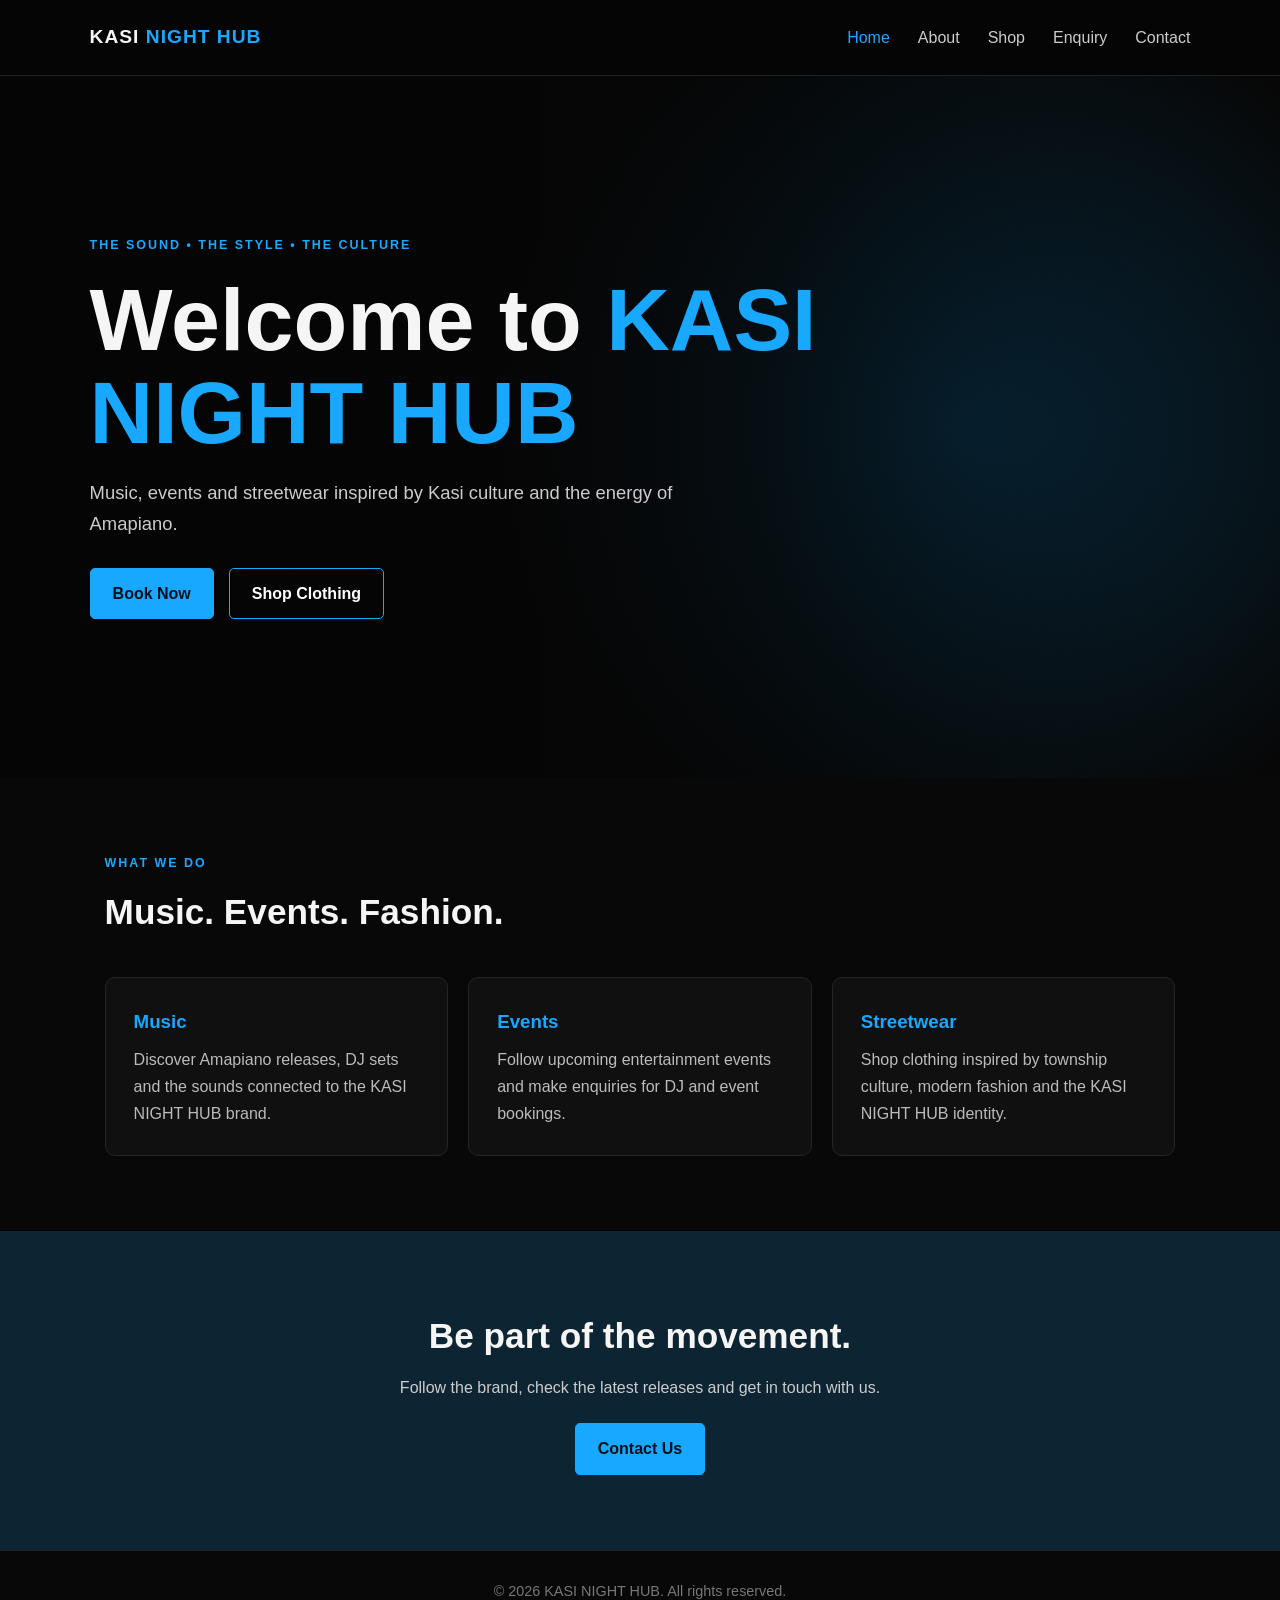
==== index.html @ 434a83e0 "KASI NIGHT HUB website" ====
<!DOCTYPE html>
<html lang="en">
<head>
  <meta charset="UTF-8">
  <meta name="viewport" content="width=device-width, initial-scale=1.0">
  <title>KASI NIGHT HUB | Home</title>
  <link rel="stylesheet" href="css/style.css">
</head>
<body>
<header>
  <nav class="navbar">
    <a class="logo" href="index.html">KASI <span>NIGHT HUB</span></a>
    <button class="menu-toggle" aria-label="Open menu">☰</button>
    <ul class="nav-links">
      <li><a class="active" href="index.html">Home</a></li>
      <li><a href="about.html">About</a></li>
      <li><a href="shop.html">Shop</a></li>
      <li><a href="enquiry.html">Enquiry</a></li>
      <li><a href="contact.html">Contact</a></li>
    </ul>
  </nav>
</header>

<main>
  <section class="hero">
    <div class="hero-content">
      <p class="eyebrow">THE SOUND • THE STYLE • THE CULTURE</p>
      <h1>Welcome to <span>KASI NIGHT HUB</span></h1>
      <p>Music, events and streetwear inspired by Kasi culture and the energy of Amapiano.</p>
      <div class="buttons">
        <a class="btn" href="enquiry.html">Book Now</a>
        <a class="btn btn-outline" href="shop.html">Shop Clothing</a>
      </div>
    </div>
  </section>

  <section class="section">
    <div class="section-heading">
      <p class="eyebrow">WHAT WE DO</p>
      <h2>Music. Events. Fashion.</h2>
    </div>
    <div class="cards">
      <article class="card"><h3>Music</h3><p>Discover Amapiano releases, DJ sets and the sounds connected to the KASI NIGHT HUB brand.</p></article>
      <article class="card"><h3>Events</h3><p>Follow upcoming entertainment events and make enquiries for DJ and event bookings.</p></article>
      <article class="card"><h3>Streetwear</h3><p>Shop clothing inspired by township culture, modern fashion and the KASI NIGHT HUB identity.</p></article>
    </div>
  </section>

  <section class="cta">
    <h2>Be part of the movement.</h2>
    <p>Follow the brand, check the latest releases and get in touch with us.</p>
    <a class="btn" href="contact.html">Contact Us</a>
  </section>
</main>

<footer><p>&copy; 2026 KASI NIGHT HUB. All rights reserved.</p></footer>
<script src="js/script.js"></script>
</body>
</html>
---- css/style.css ----
*{box-sizing:border-box;margin:0;padding:0}html{scroll-behavior:smooth}body{font-family:"Open Sans",Arial,sans-serif;background:#080808;color:#f5f5f5;line-height:1.7}a{text-decoration:none;color:inherit}.navbar{min-height:76px;padding:0 7%;display:flex;align-items:center;justify-content:space-between;background:#050505;border-bottom:1px solid #222;position:sticky;top:0;z-index:10}.logo{font-weight:900;letter-spacing:1px;font-size:1.2rem}.logo span{color:#18a8ff}.nav-links{display:flex;list-style:none;gap:28px}.nav-links a{color:#ccc}.nav-links a:hover,.nav-links .active{color:#18a8ff}.menu-toggle{display:none;background:none;border:0;color:#fff;font-size:1.8rem}.hero{min-height:78vh;display:flex;align-items:center;padding:70px 7%;background:linear-gradient(90deg,#050505 20%,rgba(5,5,5,.7),rgba(5,5,5,.25)),radial-gradient(circle at 75% 50%,#073a58 0,#080808 45%)}.hero-content{max-width:750px}.eyebrow{color:#18a8ff;font-weight:800;letter-spacing:2px;font-size:.78rem}.hero h1{font-size:clamp(2.5rem,7vw,5.5rem);line-height:1.05;margin:18px 0}.hero h1 span{color:#18a8ff}.hero p:not(.eyebrow){font-size:1.15rem;color:#ccc;max-width:650px}.buttons{display:flex;gap:15px;margin-top:28px}.btn{display:inline-block;border:1px solid #18a8ff;background:#18a8ff;color:#00101a;padding:11px 22px;border-radius:5px;font-weight:800;cursor:pointer}.btn:hover{transform:translateY(-2px);box-shadow:0 8px 25px rgba(24,168,255,.2)}.btn-outline{background:transparent;color:#fff}.small{padding:7px 13px;font-size:.85rem;margin-top:12px}.section{padding:75px 7%;max-width:1250px;margin:auto}.section-heading{margin-bottom:35px}.section h2{font-size:2.2rem;margin-top:8px}.cards{display:grid;grid-template-columns:repeat(3,1fr);gap:20px}.card,.info-box,.form-card,.product{background:#101010;border:1px solid #242424;border-radius:10px;padding:28px}.card h3,.product h3{color:#18a8ff;margin-bottom:8px}.card p,.product p,.info-box p{color:#bbb}.cta{text-align:center;padding:75px 7%;background:#0d2533}.cta h2{font-size:2.2rem;margin-bottom:8px}.cta p{color:#ccc;margin-bottom:22px}.page-banner{text-align:center;padding:80px 7%;background:linear-gradient(120deg,#06121a,#071e2c,#080808)}.page-banner h1{font-size:3rem;margin:8px 0}.page-banner p:not(.eyebrow){color:#ccc}.two-column{display:grid;grid-template-columns:1fr 1fr;gap:45px}.two-column h2{margin:8px 0 18px}.info-box h3{color:#18a8ff;margin-bottom:5px;margin-top:15px}.info-box h3:first-child{margin-top:0}.contact-details{padding:20px 0}.detail{padding:16px 0;border-bottom:1px solid #252525;display:flex;flex-direction:column}.detail strong{color:#18a8ff}.form-card{display:flex;flex-direction:column;gap:9px}.form-card label{font-weight:700;margin-top:6px}.form-card input,.form-card textarea,.form-card select{width:100%;padding:12px;background:#080808;border:1px solid #333;border-radius:5px;color:#fff;font:inherit}.form-card input:focus,.form-card textarea:focus,.form-card select:focus{outline:1px solid #18a8ff;border-color:#18a8ff}.form-card.wide{max-width:950px;margin:auto}.form-grid{display:grid;grid-template-columns:1fr 1fr;gap:20px}.form-grid>div{display:flex;flex-direction:column}.form-message{color:#18a8ff;font-weight:700}.products{display:grid;grid-template-columns:repeat(3,1fr);gap:22px}.product-image{height:230px;border-radius:7px;background:linear-gradient(135deg,#111,#06273a);display:flex;align-items:center;justify-content:center;text-align:center;font-size:2rem;font-weight:900;letter-spacing:2px;color:#18a8ff;margin-bottom:20px}.product strong{display:block;font-size:1.2rem;margin-top:12px}footer{text-align:center;padding:28px 7%;border-top:1px solid #222;color:#777;font-size:.9rem}@media(max-width:800px){.menu-toggle{display:block}.nav-links{display:none;position:absolute;top:76px;left:0;right:0;background:#050505;flex-direction:column;padding:20px 7%;gap:15px}.nav-links.show{display:flex}.cards,.products,.two-column{grid-template-columns:1fr}.form-grid{grid-template-columns:1fr}.hero{min-height:70vh}.page-banner h1{font-size:2.3rem}.buttons{flex-wrap:wrap}}
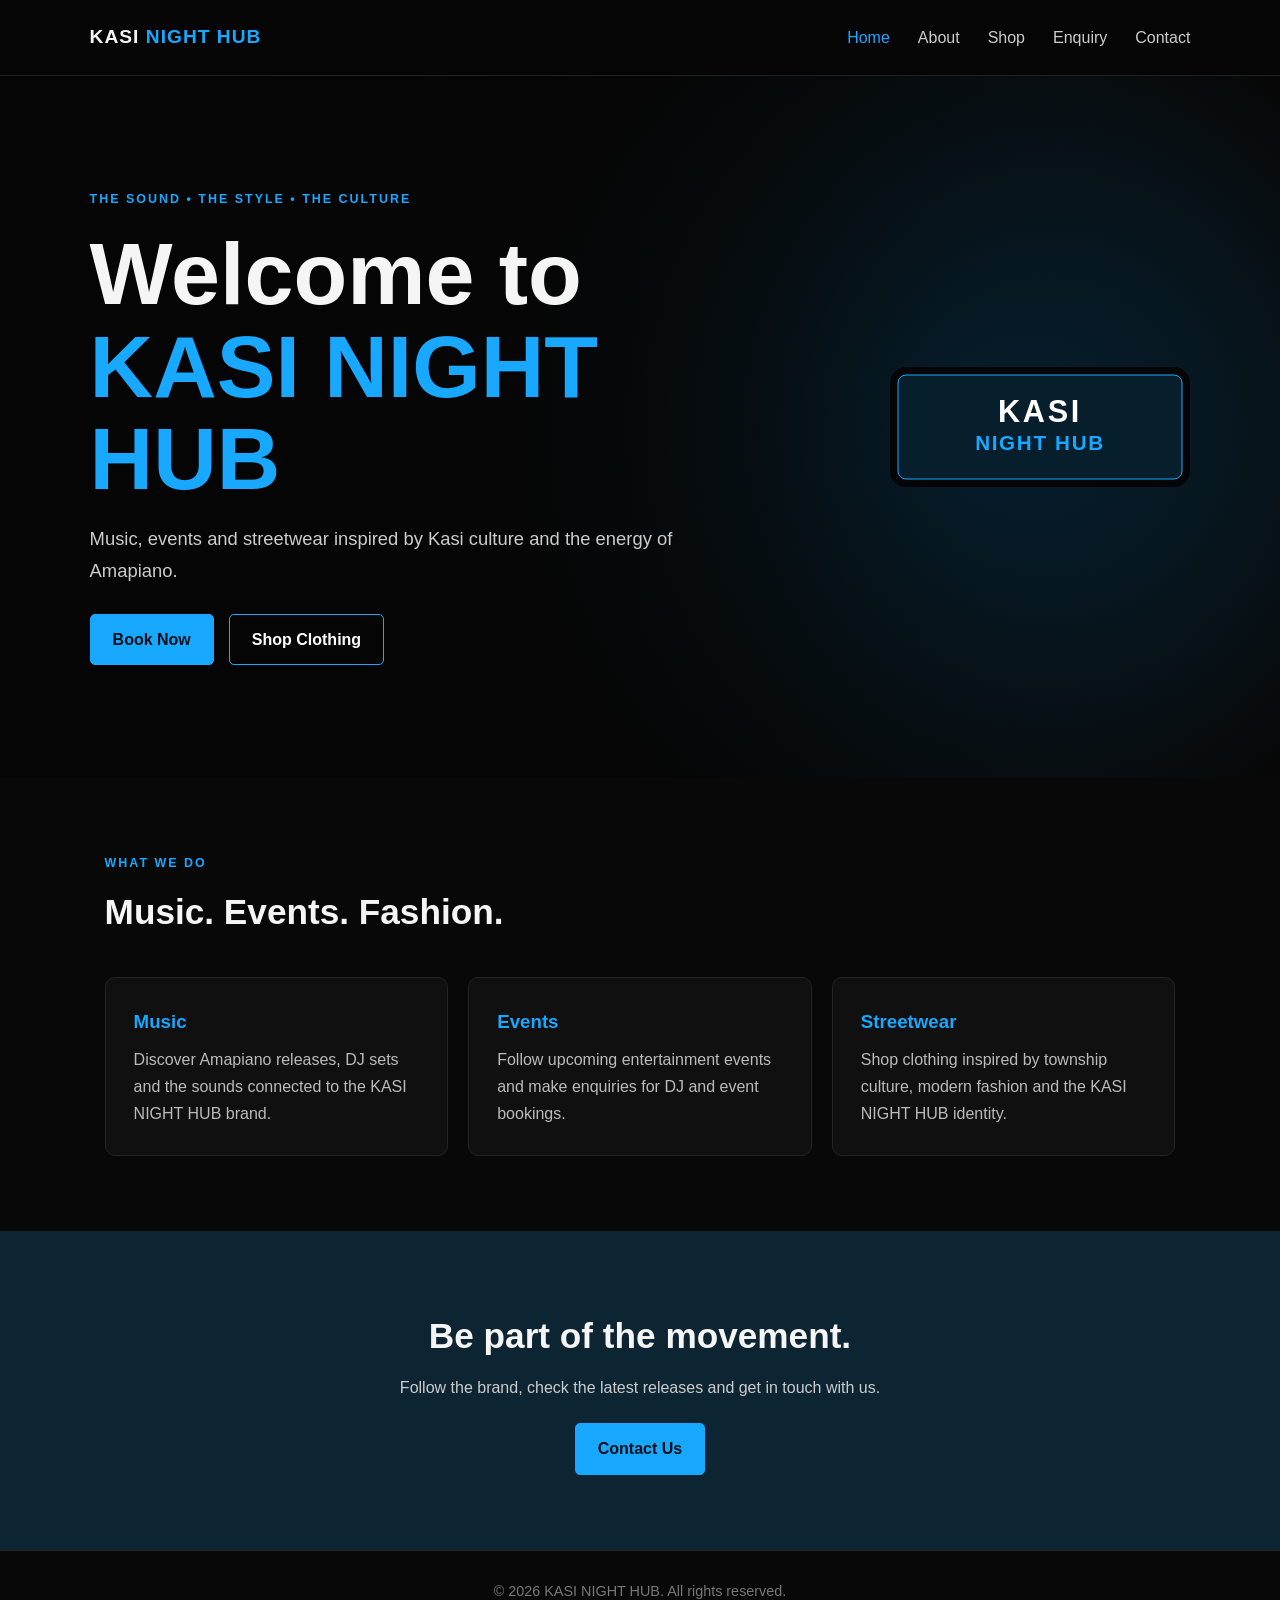
==== commit e81ad80c: "Update home page links and CSS path" ====
--- a/index.html
+++ b/index.html
@@ -4,56 +4,42 @@
   <meta charset="UTF-8">
   <meta name="viewport" content="width=device-width, initial-scale=1.0">
   <title>KASI NIGHT HUB | Home</title>
-  <link rel="stylesheet" href="css/style.css">
+  <link rel="stylesheet" href="assets/css/styles.css">
 </head>
 <body>
 <header>
   <nav class="navbar">
     <a class="logo" href="index.html">KASI <span>NIGHT HUB</span></a>
-    <button class="menu-toggle" aria-label="Open menu">☰</button>
+    
     <ul class="nav-links">
-      <li><a class="active" href="index.html">Home</a></li>
-      <li><a href="about.html">About</a></li>
-      <li><a href="shop.html">Shop</a></li>
-      <li><a href="enquiry.html">Enquiry</a></li>
-      <li><a href="contact.html">Contact</a></li>
+      <li><a class="active" href="index.html">Home</a></li><li><a href="pages/about.html">About</a></li><li><a href="pages/shop.html">Shop</a></li><li><a href="pages/enquiry.html">Enquiry</a></li><li><a href="pages/contact.html">Contact</a></li>
     </ul>
   </nav>
 </header>
-
 <main>
   <section class="hero">
     <div class="hero-content">
       <p class="eyebrow">THE SOUND • THE STYLE • THE CULTURE</p>
       <h1>Welcome to <span>KASI NIGHT HUB</span></h1>
       <p>Music, events and streetwear inspired by Kasi culture and the energy of Amapiano.</p>
-      <div class="buttons">
-        <a class="btn" href="enquiry.html">Book Now</a>
-        <a class="btn btn-outline" href="shop.html">Shop Clothing</a>
-      </div>
+      <div class="buttons"><a class="btn" href="pages/enquiry.html">Book Now</a><a class="btn btn-outline" href="pages/shop.html">Shop Clothing</a></div>
     </div>
+    <picture class="hero-art">
+      <source media="(max-width: 800px)" srcset="assets/kasi-mark-mobile.svg">
+      <img src="assets/kasi-mark-wide.svg" alt="KASI NIGHT HUB brand artwork">
+    </picture>
   </section>
-
   <section class="section">
-    <div class="section-heading">
-      <p class="eyebrow">WHAT WE DO</p>
-      <h2>Music. Events. Fashion.</h2>
-    </div>
+    <div class="section-heading"><p class="eyebrow">WHAT WE DO</p><h2>Music. Events. Fashion.</h2></div>
     <div class="cards">
       <article class="card"><h3>Music</h3><p>Discover Amapiano releases, DJ sets and the sounds connected to the KASI NIGHT HUB brand.</p></article>
       <article class="card"><h3>Events</h3><p>Follow upcoming entertainment events and make enquiries for DJ and event bookings.</p></article>
       <article class="card"><h3>Streetwear</h3><p>Shop clothing inspired by township culture, modern fashion and the KASI NIGHT HUB identity.</p></article>
     </div>
   </section>
+  <section class="cta"><h2>Be part of the movement.</h2><p>Follow the brand, check the latest releases and get in touch with us.</p><a class="btn" href="pages/contact.html">Contact Us</a></section>
+</main>
+<footer><p>&copy; 2026 KASI NIGHT HUB. All rights reserved.</p></footer>
 
-  <section class="cta">
-    <h2>Be part of the movement.</h2>
-    <p>Follow the brand, check the latest releases and get in touch with us.</p>
-    <a class="btn" href="contact.html">Contact Us</a>
-  </section>
-</main>
-
-<footer><p>&copy; 2026 KASI NIGHT HUB. All rights reserved.</p></footer>
-<script src="js/script.js"></script>
 </body>
-</html>
+</html>
--- a/assets/css/styles.css
+++ b/assets/css/styles.css
@@ -0,0 +1 @@
+*{box-sizing:border-box;margin:0;padding:0}html{scroll-behavior:smooth}body{font-family:"Open Sans",Arial,sans-serif;background:#080808;color:#f5f5f5;line-height:1.7}a{text-decoration:none;color:inherit}.navbar{min-height:76px;padding:0 7%;display:flex;align-items:center;justify-content:space-between;background:#050505;border-bottom:1px solid #222;position:sticky;top:0;z-index:10}.logo{font-weight:900;letter-spacing:1px;font-size:1.2rem}.logo span{color:#18a8ff}.nav-links{display:flex;list-style:none;gap:28px}.nav-links a{color:#ccc}.nav-links a:hover,.nav-links .active{color:#18a8ff}.menu-toggle{display:none;background:none;border:0;color:#fff;font-size:1.8rem;cursor:pointer}.hero{min-height:78vh;display:grid;grid-template-columns:minmax(0,1fr) minmax(280px,460px);gap:45px;align-items:center;padding:70px 7%;background:linear-gradient(90deg,#050505 20%,rgba(5,5,5,.7),rgba(5,5,5,.25)),radial-gradient(circle at 75% 50%,#073a58 0,#080808 45%)}.hero-content{max-width:750px}.hero-art{display:block;max-width:460px;margin-left:auto}.hero-art img{display:block;width:100%;height:auto;border-radius:16px}.eyebrow{color:#18a8ff;font-weight:800;letter-spacing:2px;font-size:.78rem}.hero h1{font-size:clamp(2.5rem,7vw,5.5rem);line-height:1.05;margin:18px 0}.hero h1 span{color:#18a8ff}.hero p:not(.eyebrow){font-size:1.15rem;color:#ccc;max-width:650px}.buttons{display:flex;gap:15px;margin-top:28px}.btn{display:inline-block;border:1px solid #18a8ff;background:#18a8ff;color:#00101a;padding:11px 22px;border-radius:5px;font-weight:800;cursor:pointer;transition:transform .2s,box-shadow .2s}.btn:hover{transform:translateY(-2px);box-shadow:0 8px 25px rgba(24,168,255,.2)}.btn-outline{background:transparent;color:#fff}.small{padding:7px 13px;font-size:.85rem;margin-top:12px}.section{padding:75px 7%;max-width:1250px;margin:auto}.section-heading{margin-bottom:35px}.section h2{font-size:2.2rem;margin-top:8px}.cards{display:grid;grid-template-columns:repeat(3,1fr);gap:20px}.card,.info-box,.form-card,.product{background:#101010;border:1px solid #242424;border-radius:10px;padding:28px}.card h3,.product h3{color:#18a8ff;margin-bottom:8px}.card p,.product p,.info-box p{color:#bbb}.cta{text-align:center;padding:75px 7%;background:#0d2533}.cta h2{font-size:2.2rem;margin-bottom:8px}.cta p{color:#ccc;margin-bottom:22px}.page-banner{text-align:center;padding:80px 7%;background:linear-gradient(120deg,#06121a,#071e2c,#080808)}.page-banner h1{font-size:3rem;margin:8px 0}.page-banner p:not(.eyebrow){color:#ccc}.two-column{display:grid;grid-template-columns:1fr 1fr;gap:45px}.two-column h2{margin:8px 0 18px}.info-box h3{color:#18a8ff;margin-bottom:5px;margin-top:15px}.info-box h3:first-child{margin-top:0}.contact-details{padding:20px 0}.detail{padding:16px 0;border-bottom:1px solid #252525;display:flex;flex-direction:column}.detail strong{color:#18a8ff}.form-card{display:flex;flex-direction:column;gap:9px}.form-card label{font-weight:700;margin-top:6px}.form-card input,.form-card textarea,.form-card select{width:100%;padding:12px;background:#080808;border:1px solid #333;border-radius:5px;color:#fff;font:inherit}.form-card input:focus,.form-card textarea:focus,.form-card select:focus{outline:1px solid #18a8ff;border-color:#18a8ff}.form-card.wide{max-width:950px;margin:auto}.form-grid{display:grid;grid-template-columns:1fr 1fr;gap:20px}.form-grid>div{display:flex;flex-direction:column}.form-message{color:#18a8ff;font-weight:700}.products{display:grid;grid-template-columns:repeat(3,1fr);gap:22px}.product-image{height:230px;border-radius:7px;background:linear-gradient(135deg,#111,#06273a);display:flex;align-items:center;justify-content:center;text-align:center;font-size:2rem;font-weight:900;letter-spacing:2px;color:#18a8ff;margin-bottom:20px}.product strong{display:block;font-size:1.2rem;margin-top:12px}.product-image{overflow:hidden}.product-image img{width:100%;height:100%;object-fit:cover}footer{text-align:center;padding:28px 7%;border-top:1px solid #222;color:#777;font-size:.9rem}@media(max-width:800px){.menu-toggle{display:block}.nav-links{display:none;position:absolute;top:76px;left:0;right:0;background:#050505;flex-direction:column;padding:20px 7%;gap:15px}.nav-links.show{display:flex}.hero{min-height:70vh;grid-template-columns:1fr;padding-top:50px}.hero-art{order:-1;width:min(100%,420px);margin:0 auto}.cards,.products,.two-column{grid-template-columns:1fr}.form-grid{grid-template-columns:1fr}.page-banner h1{font-size:2.3rem}.buttons{flex-wrap:wrap}}
